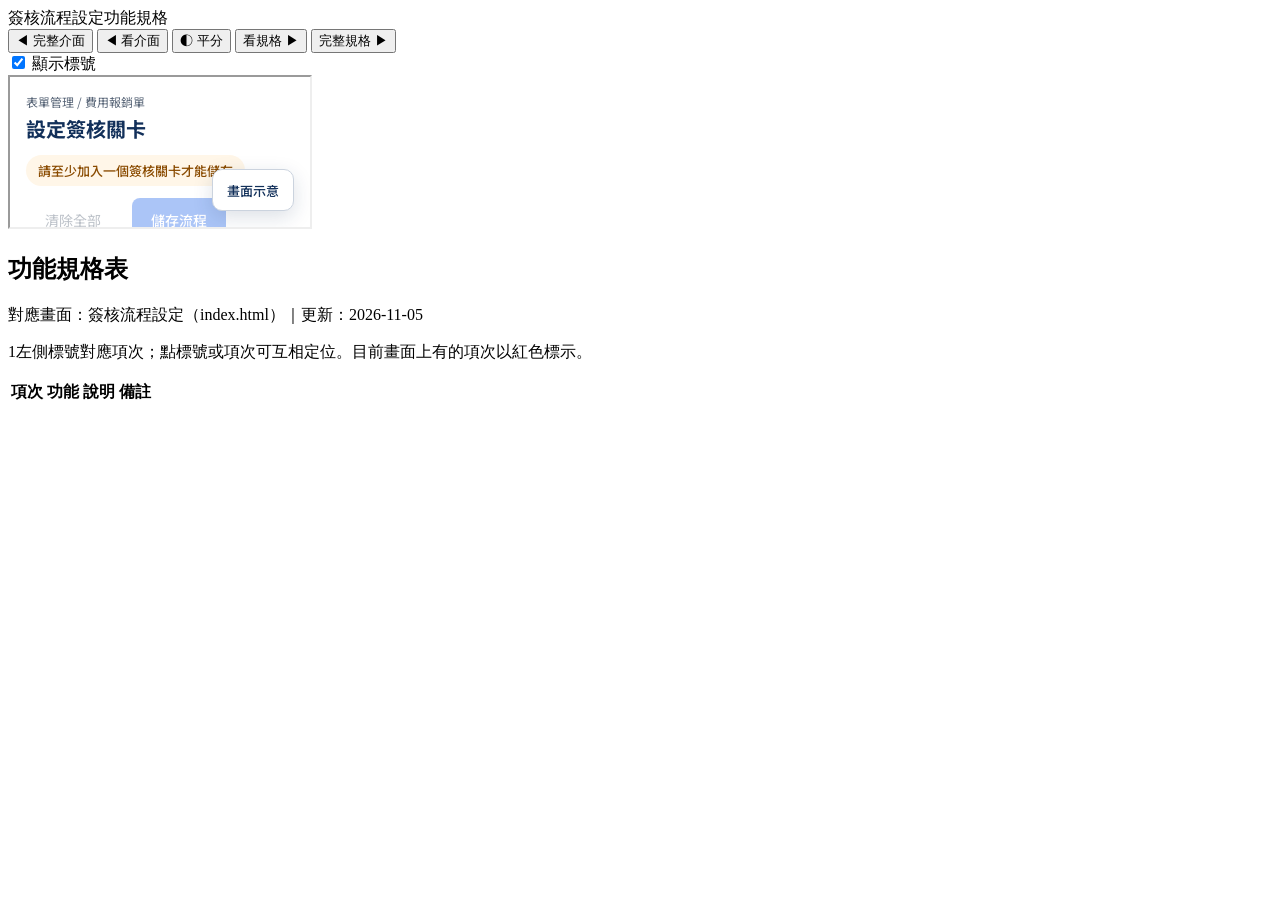
==== spec.html @ 307505fd "Add files via upload" ====
<!doctype html>
<html lang="zh-Hant">
<head>
<meta charset="utf-8">
<meta name="viewport" content="width=device-width, initial-scale=1">
<title>簽核流程設定｜功能規格</title>
<link rel="preconnect" href="https://fonts.googleapis.com">
<link rel="stylesheet" href="https://fonts.googleapis.com/css2?family=Noto+Sans+TC:wght@400;500;700&display=swap">
<link rel="stylesheet" href="css/spec.css">
</head>
<body>
<header class="bar">
  <div class="bar-title">簽核流程設定<span>功能規格</span></div>
  <div class="modes" role="group" aria-label="版面">
    <button type="button" data-mode="ui-full">◀ 完整介面</button>
    <button type="button" data-mode="ui">◀ 看介面</button>
    <button type="button" data-mode="half" class="on">◐ 平分</button>
    <button type="button" data-mode="spec">看規格 ▶</button>
    <button type="button" data-mode="spec-full">完整規格 ▶</button>
  </div>
  <label class="pin-toggle"><input type="checkbox" id="showPins" checked> 顯示標號</label>
</header>
<main class="split" id="split" data-mode="half">
  <section class="pane ui-pane" aria-label="介面">
    <div class="frame-box" id="frameBox"><iframe id="ui" src="index.html?spec=1" title="簽核流程設定介面"></iframe></div>
  </section>
  <section class="pane spec-pane" id="specPane" aria-label="功能規格">
    <div class="doc">
      <h1>功能規格表</h1>
      <p class="doc-meta">對應畫面：簽核流程設定（index.html）｜更新：2026-11-05</p>
      <p class="doc-hint"><span class="pin-demo">1</span>左側標號對應項次；點標號或項次可互相定位。目前畫面上有的項次以紅色標示。</p>
      <table class="spec">
        <colgroup><col class="c-n"><col class="c-f"><col class="c-d"><col class="c-r"></colgroup>
        <thead><tr><th>項次</th><th>功能</th><th>說明</th><th>備註</th></tr></thead>
        <tbody id="specBody"></tbody>
      </table>
    </div>
  </section>
</main>
<div class="toast" id="toast" role="status" aria-live="polite"></div>
<noscript>此頁面需要啟用 JavaScript。</noscript>
<script src="js/spec-page.js"></script>
</body>
</html>
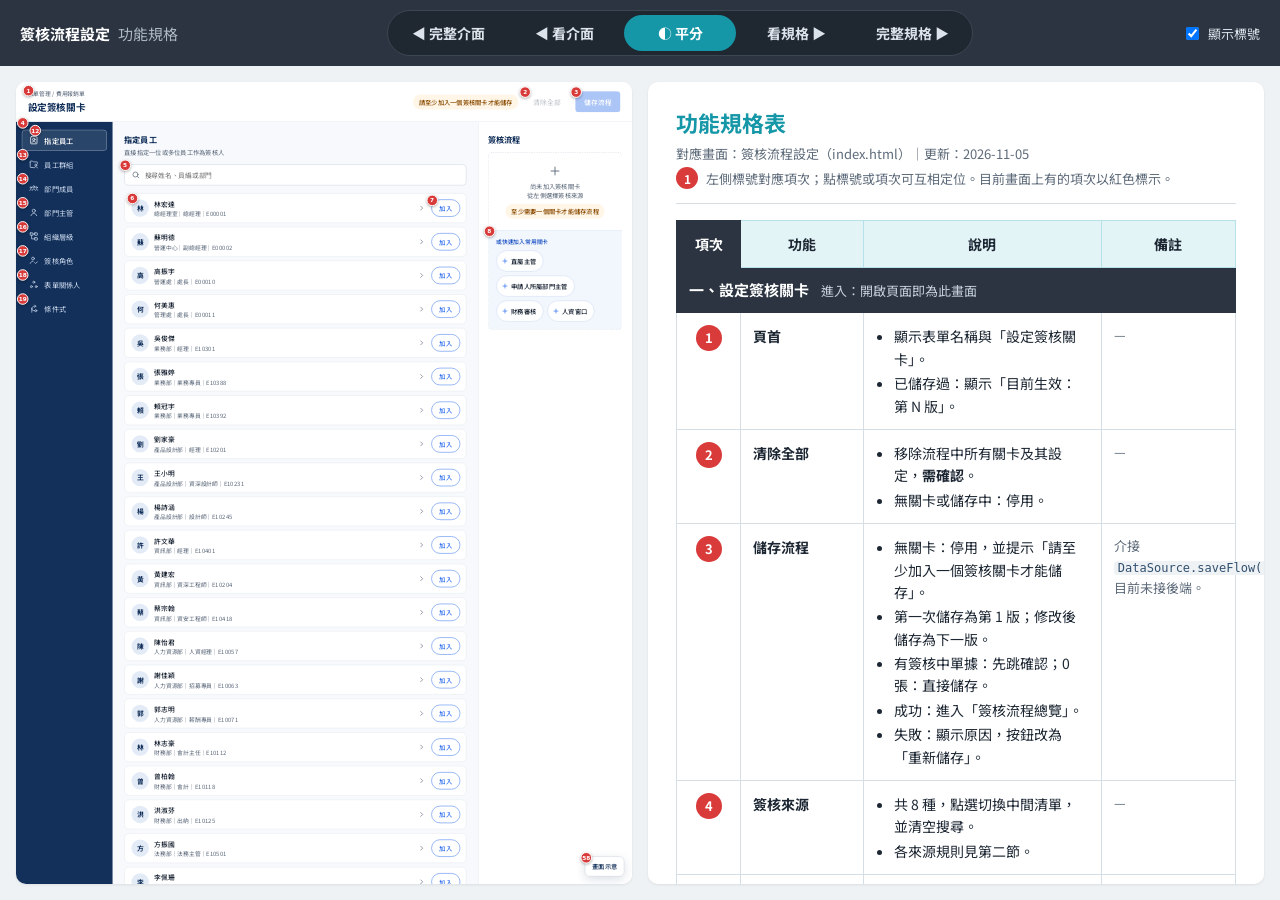
==== commit 49e2347d: "Add files via upload" ====
--- a/spec.html
+++ b/spec.html
@@ -6,7 +6,7 @@
 <title>簽核流程設定｜功能規格</title>
 <link rel="preconnect" href="https://fonts.googleapis.com">
 <link rel="stylesheet" href="https://fonts.googleapis.com/css2?family=Noto+Sans+TC:wght@400;500;700&display=swap">
-<link rel="stylesheet" href="css/spec.css">
+<link rel="stylesheet" href="css/spec.css?v=2">
 </head>
 <body>
 <header class="bar">
@@ -22,7 +22,7 @@
 </header>
 <main class="split" id="split" data-mode="half">
   <section class="pane ui-pane" aria-label="介面">
-    <div class="frame-box" id="frameBox"><iframe id="ui" src="index.html?spec=1" title="簽核流程設定介面"></iframe></div>
+    <div class="frame-box" id="frameBox"><iframe id="ui" src="index.html?spec=1&amp;v=2" title="簽核流程設定介面"></iframe></div>
   </section>
   <section class="pane spec-pane" id="specPane" aria-label="功能規格">
     <div class="doc">
@@ -39,6 +39,6 @@
 </main>
 <div class="toast" id="toast" role="status" aria-live="polite"></div>
 <noscript>此頁面需要啟用 JavaScript。</noscript>
-<script src="js/spec-page.js"></script>
+<script src="js/spec-page.js?v=2"></script>
 </body>
 </html>
--- a/css/spec.css
+++ b/css/spec.css
@@ -0,0 +1,69 @@
+:root {
+  --bar: #2B3440; --bar-2: #1F2731; --teal: #1597A8; --teal-bg: #E3F4F7; --teal-line: #B7E1E8;
+  --ink: #1D2733; --muted: #5E6B7A; --line: #D5DDE5; --page: #EEF2F5; --pin: #D93A3A;
+}
+* { box-sizing: border-box; }
+html, body { height: 100%; }
+body { margin: 0; display: flex; flex-direction: column; background: var(--page); color: var(--ink); font-family: 'Noto Sans TC', system-ui, sans-serif; font-size: 14px; }
+button { font-family: inherit; cursor: pointer; }
+
+/* 頂部切換列 */
+.bar { flex: none; display: flex; align-items: center; justify-content: space-between; gap: 16px; padding: 10px 20px; background: var(--bar); color: #fff; }
+.bar-title { font-weight: 700; font-size: 15px; white-space: nowrap; }
+.bar-title span { margin-left: 8px; font-weight: 400; color: #AEB9C6; }
+.modes { display: flex; gap: 4px; padding: 4px; background: var(--bar-2); border: 1px solid #3C4754; border-radius: 999px; }
+.modes button { min-width: 112px; min-height: 36px; padding: 0 16px; border: none; border-radius: 999px; background: transparent; color: #DCE3EA; font-size: 14px; font-weight: 700; white-space: nowrap; }
+.modes button:hover { background: #33404D; }
+.modes button.on { background: var(--teal); color: #fff; }
+.pin-toggle { display: flex; align-items: center; gap: 6px; font-size: 13px; color: #DCE3EA; white-space: nowrap; cursor: pointer; }
+
+/* 左右分割 */
+.split { flex: 1; min-height: 0; display: flex; gap: 16px; padding: 16px; }
+.pane { min-width: 0; background: #fff; border-radius: 10px; box-shadow: 0 1px 3px rgba(0,0,0,.08); overflow: hidden; transition: flex-basis .25s; }
+.ui-pane { flex: 0 0 calc(50% - 8px); }
+.spec-pane { flex: 1 1 0; overflow-y: auto; }
+.split[data-mode="ui-full"] .ui-pane { flex-basis: 100%; }
+.split[data-mode="ui-full"] .spec-pane { display: none; }
+.split[data-mode="ui"] .ui-pane { flex-basis: calc(68% - 8px); }
+.split[data-mode="spec"] .ui-pane { flex-basis: calc(34% - 8px); }
+.split[data-mode="spec-full"] .ui-pane { display: none; }
+.frame-box { position: relative; width: 100%; height: 100%; overflow: hidden; }
+.frame-box iframe { position: absolute; left: 0; top: 0; border: 0; transform-origin: 0 0; background: #fff; }
+
+/* 規格文件 */
+.doc { padding: 24px 28px 48px; max-width: 1200px; }
+.doc h1 { margin: 0 0 6px; font-size: 22px; color: var(--teal); }
+.doc-meta { margin: 0 0 4px; color: var(--muted); font-size: 13px; }
+.doc-hint { display: flex; align-items: center; gap: 8px; margin: 0 0 16px; padding-bottom: 14px; border-bottom: 1px solid var(--line); color: var(--muted); font-size: 13px; }
+.pin-demo { flex: none; width: 22px; height: 22px; border-radius: 50%; background: var(--pin); color: #fff; font-size: 12px; font-weight: 700; display: inline-flex; align-items: center; justify-content: center; }
+
+.spec { width: 100%; border-collapse: collapse; table-layout: fixed; line-height: 1.6; }
+.c-n { width: 64px; } .c-f { width: 22%; } .c-r { width: 24%; }
+.spec th { position: sticky; top: 0; z-index: 1; padding: 12px; background: var(--teal-bg); color: var(--ink); font-size: 14px; text-align: center; border: 1px solid var(--teal-line); }
+.spec th:first-child { background: var(--bar); color: #fff; border-color: var(--bar); }
+.spec td { padding: 12px; vertical-align: top; border: 1px solid var(--line); }
+.spec tr.sec td { padding: 10px 12px; background: var(--bar); color: #fff; border-color: var(--bar); }
+.sec-name { font-weight: 700; font-size: 15px; }
+.sec-path { margin-left: 12px; font-size: 13px; color: #C6D0DA; }
+.spec tr.item { cursor: pointer; }
+.spec tr.item:hover td { background: #F6FAFB; }
+.spec tr.item.hl td { background: #FFF3F0; }
+.num { text-align: center; }
+.num span { display: inline-flex; width: 26px; height: 26px; border-radius: 50%; align-items: center; justify-content: center; font-weight: 700; font-size: 13px; background: #E4E9EE; color: var(--muted); }
+tr.item.live .num span { background: var(--pin); color: #fff; }
+.fn { font-weight: 700; }
+.spec ul { margin: 0; padding-left: 18px; }
+.spec ul ul { margin-top: 2px; padding-left: 18px; list-style: circle; }
+.spec li + li { margin-top: 2px; }
+.spec td.note { color: var(--muted); font-size: 13px; }
+.spec code { padding: 0 4px; border-radius: 4px; background: #EEF2F5; font-size: 12px; color: #31506E; }
+
+.toast { position: fixed; left: 50%; bottom: 24px; transform: translate(-50%, 20px); max-width: 90vw; padding: 10px 16px; border-radius: 8px; background: var(--bar); color: #fff; font-size: 13px; opacity: 0; pointer-events: none; transition: opacity .2s, transform .2s; }
+.toast.on { opacity: 1; transform: translate(-50%, 0); }
+
+@media (max-width: 900px) {
+  .bar { flex-wrap: wrap; }
+  .modes { order: 3; width: 100%; overflow-x: auto; }
+  .modes button { min-width: 96px; }
+  .split { padding: 8px; gap: 8px; }
+}
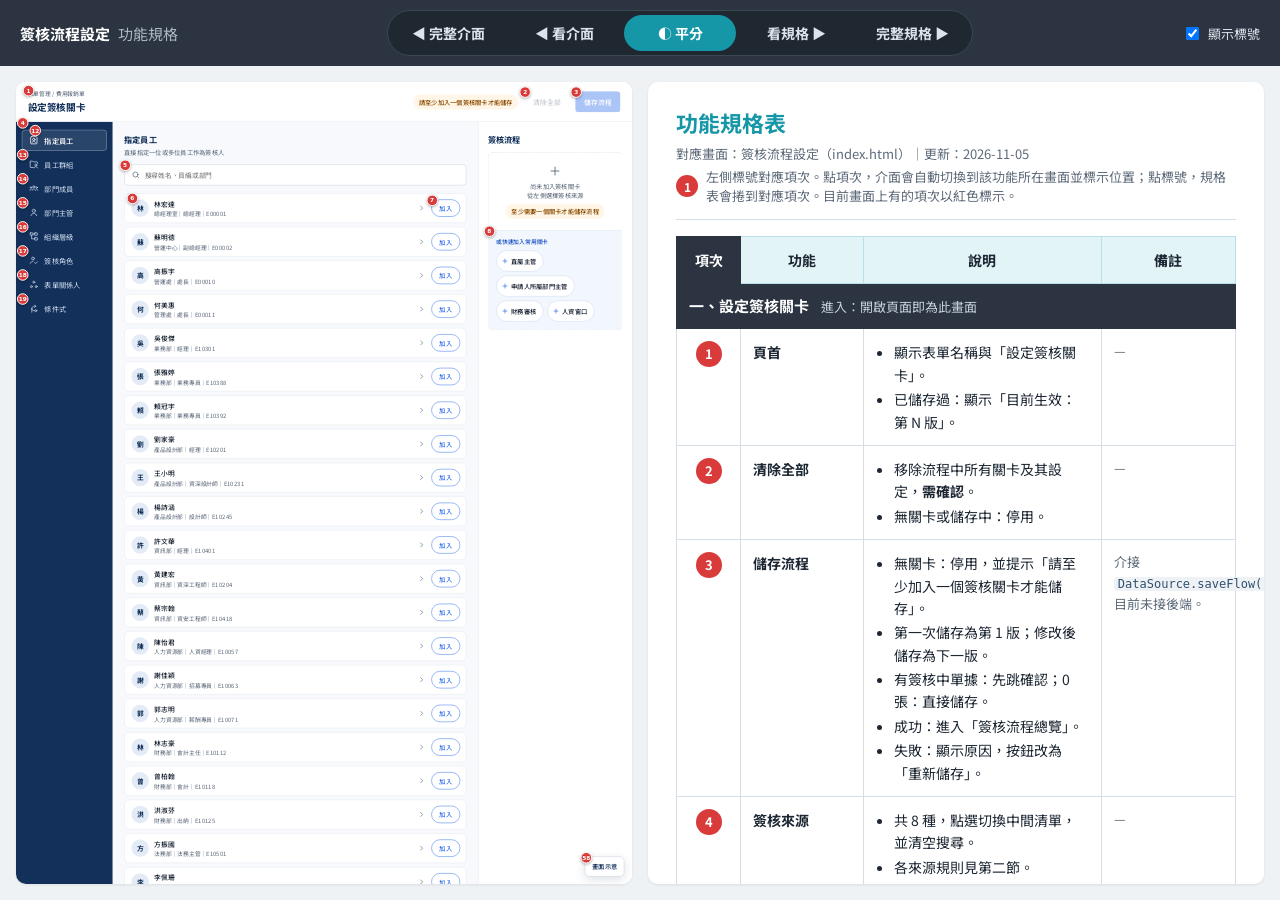
==== commit 7ac5d8c4: "Add files via upload" ====
--- a/spec.html
+++ b/spec.html
@@ -22,13 +22,13 @@
 </header>
 <main class="split" id="split" data-mode="half">
   <section class="pane ui-pane" aria-label="介面">
-    <div class="frame-box" id="frameBox"><iframe id="ui" src="index.html?spec=1&amp;v=2" title="簽核流程設定介面"></iframe></div>
+    <div class="frame-box" id="frameBox"><iframe id="ui" src="index.html?spec=1&amp;v=3" title="簽核流程設定介面"></iframe></div>
   </section>
   <section class="pane spec-pane" id="specPane" aria-label="功能規格">
     <div class="doc">
       <h1>功能規格表</h1>
       <p class="doc-meta">對應畫面：簽核流程設定（index.html）｜更新：2026-11-05</p>
-      <p class="doc-hint"><span class="pin-demo">1</span>左側標號對應項次；點標號或項次可互相定位。目前畫面上有的項次以紅色標示。</p>
+      <p class="doc-hint"><span class="pin-demo">1</span>左側標號對應項次。點項次，介面會自動切換到該功能所在畫面並標示位置；點標號，規格表會捲到對應項次。目前畫面上有的項次以紅色標示。</p>
       <table class="spec">
         <colgroup><col class="c-n"><col class="c-f"><col class="c-d"><col class="c-r"></colgroup>
         <thead><tr><th>項次</th><th>功能</th><th>說明</th><th>備註</th></tr></thead>
@@ -39,6 +39,6 @@
 </main>
 <div class="toast" id="toast" role="status" aria-live="polite"></div>
 <noscript>此頁面需要啟用 JavaScript。</noscript>
-<script src="js/spec-page.js?v=2"></script>
+<script src="js/spec-page.js?v=3"></script>
 </body>
 </html>
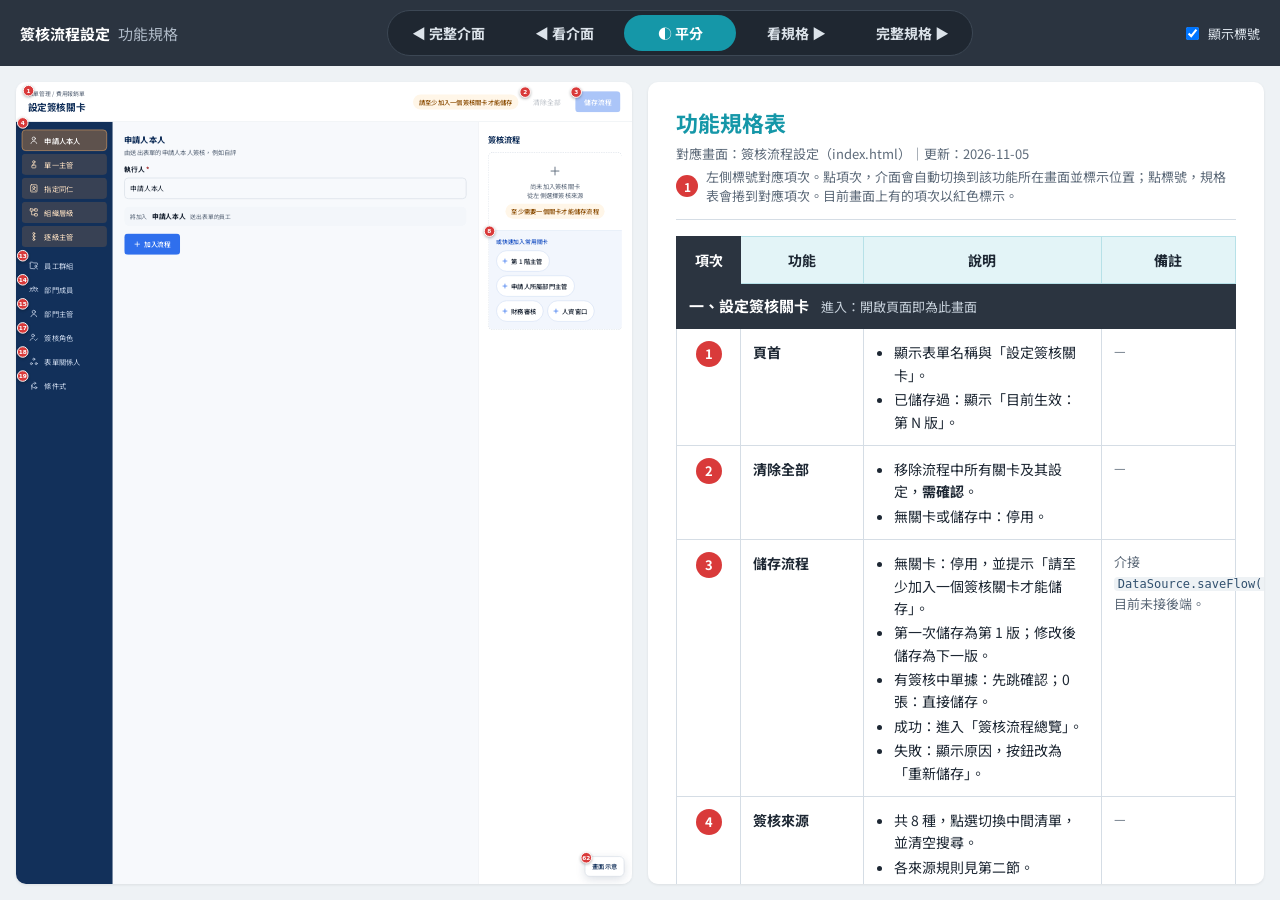
==== commit ca4440cd: "Add files via upload" ====
--- a/spec.html
+++ b/spec.html
@@ -22,7 +22,7 @@
 </header>
 <main class="split" id="split" data-mode="half">
   <section class="pane ui-pane" aria-label="介面">
-    <div class="frame-box" id="frameBox"><iframe id="ui" src="index.html?spec=1&amp;v=3" title="簽核流程設定介面"></iframe></div>
+    <div class="frame-box" id="frameBox"><iframe id="ui" src="index.html?spec=1&amp;v=5" title="簽核流程設定介面"></iframe></div>
   </section>
   <section class="pane spec-pane" id="specPane" aria-label="功能規格">
     <div class="doc">
@@ -39,6 +39,6 @@
 </main>
 <div class="toast" id="toast" role="status" aria-live="polite"></div>
 <noscript>此頁面需要啟用 JavaScript。</noscript>
-<script src="js/spec-page.js?v=3"></script>
+<script src="js/spec-page.js?v=7"></script>
 </body>
 </html>
